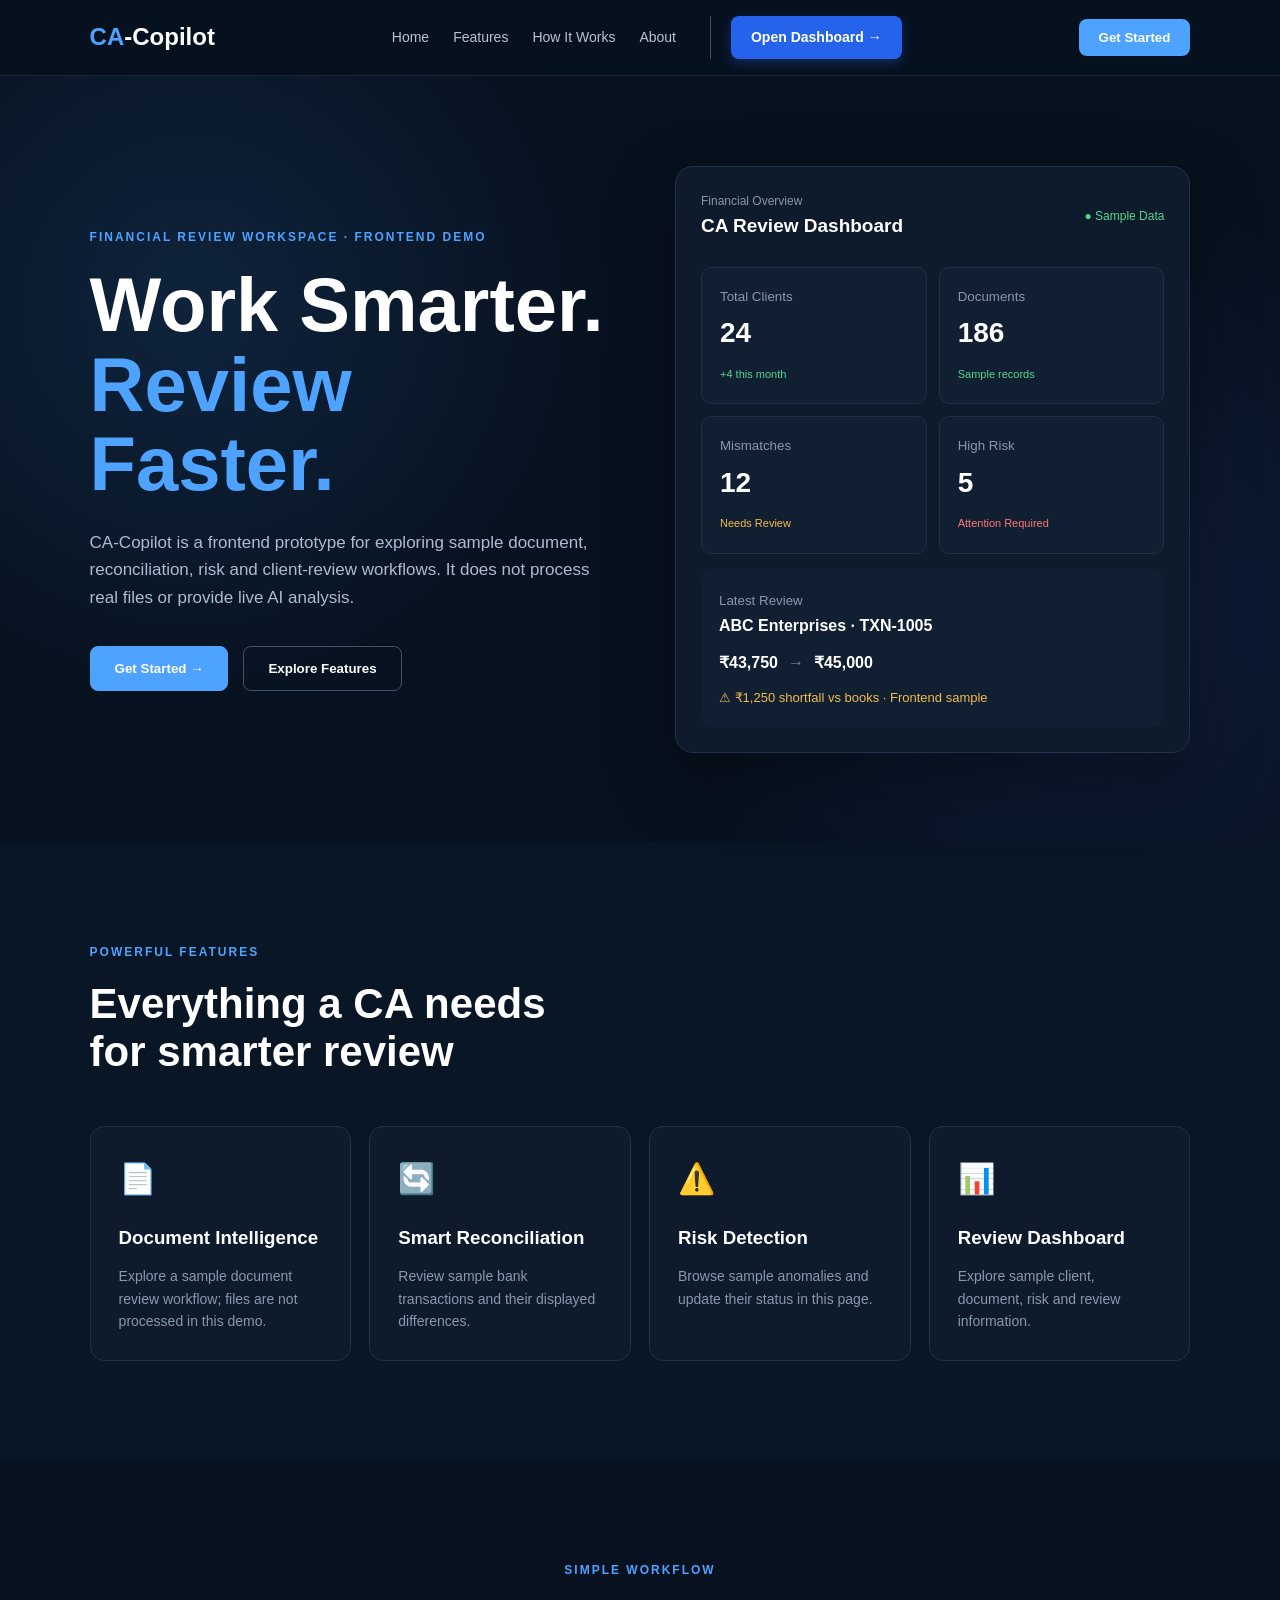
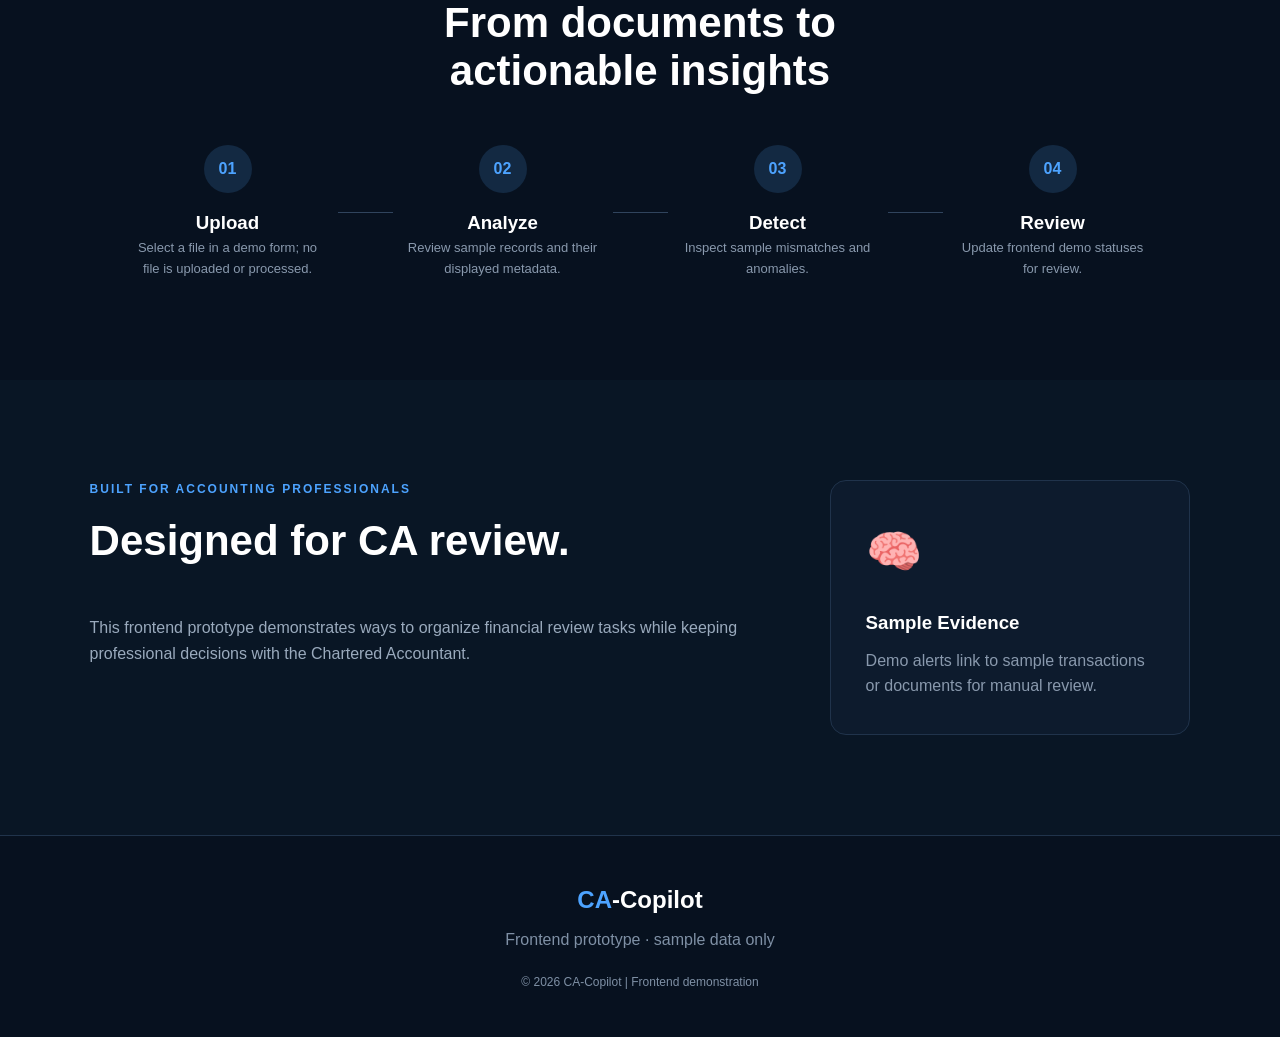
==== index.html @ 7cad7cf9 "Initial full-stack CA-Copilot project" ====
<!DOCTYPE html>
<html lang="en">
<head>
    <meta charset="UTF-8">
    <meta name="viewport" content="width=device-width, initial-scale=1.0">

    <title>CA-Copilot | Intelligent Financial Review</title>

    <link rel="stylesheet" href="css/style.css">

    <style>
        /* =========================
           Navigation Fix
        ========================= */

        .navbar {
            display: flex;
            align-items: center;
            justify-content: space-between;
            gap: 25px;
        }

        .navbar nav {
            display: flex;
            align-items: center;
            gap: 24px;
            flex: 1;
            justify-content: center;
        }

        .navbar nav a {
            text-decoration: none;
        }

        /* Separate Dashboard Button */
        .dashboard-nav {
            margin-left: 10px;
            padding-left: 20px;
            border-left: 1px solid rgba(255, 255, 255, 0.25);
        }

        .dashboard-nav a {
            display: inline-block;
            background: #2563eb;
            color: #ffffff !important;
            padding: 10px 20px;
            border-radius: 8px;
            font-weight: 600;
            box-shadow: 0 4px 12px rgba(37, 99, 235, 0.30);
            transition: all 0.3s ease;
        }

        .dashboard-nav a:hover {
            background: #1d4ed8;
            transform: translateY(-2px);
            box-shadow: 0 6px 16px rgba(37, 99, 235, 0.40);
        }

        /* Mobile Navigation */
        @media (max-width: 900px) {
            .navbar {
                flex-wrap: wrap;
                height: auto;
                min-height: 76px;
                padding-top: 12px;
                padding-bottom: 12px;
            }

            .navbar nav {
                order: 3;
                width: 100%;
                flex-wrap: wrap;
                gap: 15px;
            }

            .dashboard-nav {
                margin-left: 0;
                padding-left: 15px;
            }
        }

        @media (max-width: 600px) {
            .navbar nav {
                display: flex;
                justify-content: flex-start;
            }

            .dashboard-nav {
                border-left: none;
                padding-left: 0;
                width: 100%;
            }

            .dashboard-nav a {
                width: 100%;
                text-align: center;
                box-sizing: border-box;
            }
        }
    </style>
</head>

<body>

    <!-- =========================
         Navigation
    ========================== -->

    <header class="navbar">

        <div class="logo">
            <span>CA</span>-Copilot
        </div>

        <nav>
            <a href="#home">Home</a>
            <a href="#features">Features</a>
            <a href="#workflow">How It Works</a>
            <a href="#about">About</a>

            <!-- Separate Dashboard Button -->
            <span class="dashboard-nav">
                <a href="dashboard.html">Open Dashboard →</a>
            </span>
        </nav>

        <button class="login-btn">Get Started</button>

    </header>


    <!-- =========================
         Hero Section
    ========================== -->

    <section id="home" class="hero">

        <div class="hero-content">

            <p class="tagline">FINANCIAL REVIEW WORKSPACE · FRONTEND DEMO</p>

            <h1>
                Work Smarter.<br>
                <span>Review Faster.</span>
            </h1>

            <p class="hero-text">
                CA-Copilot is a frontend prototype for exploring sample
                document, reconciliation, risk and client-review workflows.
                It does not process real files or provide live AI analysis.
            </p>

            <div class="hero-buttons">
                <button class="primary-btn">Get Started →</button>
                <button class="secondary-btn">Explore Features</button>
            </div>

        </div>


        <!-- Dashboard Preview -->

        <div class="dashboard-preview">

            <div class="preview-header">

                <div>
                    <p>Financial Overview</p>
                    <h3>CA Review Dashboard</h3>
                </div>

                <span class="status">● Sample Data</span>

            </div>


            <div class="stats">

                <div class="stat-card">
                    <small>Total Clients</small>
                    <strong>24</strong>
                    <span>+4 this month</span>
                </div>

                <div class="stat-card">
                    <small>Documents</small>
                    <strong>186</strong>
                    <span>Sample records</span>
                </div>

                <div class="stat-card warning">
                    <small>Mismatches</small>
                    <strong>12</strong>
                    <span>Needs Review</span>
                </div>

                <div class="stat-card danger">
                    <small>High Risk</small>
                    <strong>5</strong>
                    <span>Attention Required</span>
                </div>

            </div>


            <div class="review-box">

                <div>
                    <small>Latest Review</small>
                    <h4>ABC Enterprises · TXN-1005</h4>
                </div>

                <div class="amount">
                    <span>₹43,750</span>
                    <b>→</b>
                    <span>₹45,000</span>
                </div>

                <div class="mismatch">
                    ⚠ ₹1,250 shortfall vs books · Frontend sample
                </div>

            </div>

        </div>

    </section>


    <!-- =========================
         Features
    ========================== -->

    <section id="features" class="features-section">

        <p class="section-label">POWERFUL FEATURES</p>

        <h2>
            Everything a CA needs<br>
            for smarter review
        </h2>


        <div class="feature-grid">

            <div class="feature-card" role="button" tabindex="0" aria-pressed="false">

                <div class="icon">📄</div>

                <h3>Document Intelligence</h3>

                <p>
                    Explore a sample document review workflow; files are not processed in this demo.
                </p>

            </div>


            <div class="feature-card" role="button" tabindex="0" aria-pressed="false">

                <div class="icon">🔄</div>

                <h3>Smart Reconciliation</h3>

                <p>
                    Review sample bank transactions and their displayed differences.
                </p>

            </div>


            <div class="feature-card" role="button" tabindex="0" aria-pressed="false">

                <div class="icon">⚠️</div>

                <h3>Risk Detection</h3>

                <p>
                    Browse sample anomalies and update their status in this page.
                </p>

            </div>


            <div class="feature-card" role="button" tabindex="0" aria-pressed="false">

                <div class="icon">📊</div>

                <h3>Review Dashboard</h3>

                <p>
                    Explore sample client, document, risk and review information.
                </p>

            </div>

        </div>

    </section>


    <!-- =========================
         Workflow
    ========================== -->

    <section id="workflow" class="workflow-section">

        <p class="section-label">SIMPLE WORKFLOW</p>

        <h2>
            From documents to<br>
            actionable insights
        </h2>


        <div class="workflow">

            <div class="step">

                <span>01</span>

                <h3>Upload</h3>

                <p>
                    Select a file in a demo form; no file is uploaded or processed.
                </p>

            </div>


            <div class="line"></div>


            <div class="step">

                <span>02</span>

                <h3>Analyze</h3>

                <p>
                    Review sample records and their displayed metadata.
                </p>

            </div>


            <div class="line"></div>


            <div class="step">

                <span>03</span>

                <h3>Detect</h3>

                <p>
                    Inspect sample mismatches and anomalies.
                </p>

            </div>


            <div class="line"></div>


            <div class="step">

                <span>04</span>

                <h3>Review</h3>

                <p>
                    Update frontend demo statuses for review.
                </p>

            </div>

        </div>

    </section>


    <!-- =========================
         About
    ========================== -->

    <section id="about" class="about-section">

        <div>

            <p class="section-label">
                BUILT FOR ACCOUNTING PROFESSIONALS
            </p>

            <h2>
                Designed for CA review.
            </h2>

            <p>
                This frontend prototype demonstrates ways to organize
                financial review tasks while keeping professional
                decisions with the Chartered Accountant.
            </p>

        </div>


        <div class="about-card">

            <div class="big-icon">🧠</div>

            <h3>Sample Evidence</h3>

            <p>
                Demo alerts link to sample transactions or documents for manual review.
            </p>

        </div>

    </section>


    <!-- =========================
         Footer
    ========================== -->

    <footer>

        <div class="logo">
            <span>CA</span>-Copilot
        </div>

        <p>
            Frontend prototype · sample data only
        </p>

        <p class="copyright">
            © 2026 CA-Copilot | Frontend demonstration
        </p>

    </footer>


    <script src="js/script.js"></script>

</body>
</html>
---- css/style.css ----
* {
    margin: 0;
    padding: 0;
    box-sizing: border-box;
}

html {
    scroll-behavior: smooth;
}

body {
    font-family: Arial, Helvetica, sans-serif;
    background: #07111f;
    color: #ffffff;
    line-height: 1.6;
}

button,
a,
input,
select,
[role="button"] {
    -webkit-tap-highlight-color: transparent;
}

button:focus-visible,
a:focus-visible,
input:focus-visible,
select:focus-visible,
[role="button"]:focus-visible {
    outline: 3px solid #4da3ff;
    outline-offset: 3px;
}


/* Navbar */

.navbar {
    height: 76px;
    display: flex;
    align-items: center;
    justify-content: space-between;
    padding: 0 7%;
    border-bottom: 1px solid rgba(255,255,255,0.08);
    background: rgba(7,17,31,0.95);
}

.logo {
    font-size: 24px;
    font-weight: 700;
}

.logo span {
    color: #4da3ff;
}

.navbar nav {
    display: flex;
    gap: 32px;
}

.navbar nav a {
    color: #b7c3d4;
    text-decoration: none;
    font-size: 14px;
    transition: 0.3s;
}

.navbar nav a:hover {
    color: #ffffff;
}

.login-btn {
    background: #4da3ff;
    color: white;
    border: none;
    padding: 11px 20px;
    border-radius: 8px;
    cursor: pointer;
    font-weight: 600;
}


/* Hero */

.hero {
    min-height: 680px;
    padding: 90px 7%;
    display: grid;
    grid-template-columns: 1fr 1fr;
    gap: 70px;
    align-items: center;
    background:
        radial-gradient(circle at 15% 30%, rgba(48,119,190,0.18), transparent 35%),
        radial-gradient(circle at 85% 70%, rgba(76,120,255,0.12), transparent 35%);
}

.tagline,
.section-label {
    color: #4da3ff;
    font-size: 12px;
    font-weight: 700;
    letter-spacing: 2px;
    margin-bottom: 18px;
}

.hero h1 {
    font-size: clamp(48px, 6vw, 76px);
    line-height: 1.05;
    margin-bottom: 25px;
}

.hero h1 span {
    color: #4da3ff;
}

.hero-text {
    color: #aebbd0;
    max-width: 600px;
    font-size: 17px;
}

.hero-buttons {
    display: flex;
    gap: 15px;
    margin-top: 35px;
}

.primary-btn,
.secondary-btn {
    padding: 14px 24px;
    border-radius: 8px;
    font-weight: 600;
    cursor: pointer;
}

.primary-btn {
    background: #4da3ff;
    border: 1px solid #4da3ff;
    color: white;
}

.secondary-btn {
    background: transparent;
    border: 1px solid #40536b;
    color: white;
}


/* Dashboard Preview */

.dashboard-preview {
    background: #0d1b2d;
    border: 1px solid #20334b;
    border-radius: 18px;
    padding: 25px;
    box-shadow: 0 25px 70px rgba(0,0,0,0.35);
}

.preview-header {
    display: flex;
    justify-content: space-between;
    align-items: center;
    margin-bottom: 25px;
}

.preview-header p {
    color: #8798ad;
    font-size: 12px;
}

.preview-header h3 {
    font-size: 19px;
}

.status {
    color: #55d68a;
    font-size: 12px;
}

.stats {
    display: grid;
    grid-template-columns: 1fr 1fr;
    gap: 12px;
}

.stat-card {
    background: #111f32;
    padding: 18px;
    border-radius: 10px;
    border: 1px solid #1e3046;
}

.stat-card small {
    display: block;
    color: #8798ad;
}

.stat-card strong {
    display: block;
    font-size: 28px;
    margin: 4px 0;
}

.stat-card span {
    color: #55d68a;
    font-size: 11px;
}

.stat-card.warning span {
    color: #f3bb4b;
}

.stat-card.danger span {
    color: #ff7777;
}

.review-box {
    margin-top: 15px;
    padding: 18px;
    background: #111f32;
    border-radius: 10px;
}

.review-box small {
    color: #8798ad;
}

.review-box h4 {
    margin-bottom: 12px;
}

.amount {
    display: flex;
    gap: 10px;
    align-items: center;
    font-weight: 700;
}

.amount b {
    color: #71859d;
}

.mismatch {
    margin-top: 12px;
    color: #f3bb4b;
    font-size: 13px;
}


/* Features */

.features-section,
.workflow-section,
.about-section {
    padding: 100px 7%;
}

.features-section {
    background: #091625;
}

h2 {
    font-size: 42px;
    line-height: 1.15;
    margin-bottom: 50px;
}

.feature-grid {
    display: grid;
    grid-template-columns: repeat(4, 1fr);
    gap: 18px;
}

.feature-card {
    background: #0d1b2d;
    border: 1px solid #20334b;
    padding: 28px;
    border-radius: 14px;
    transition: 0.3s;
    cursor: pointer;
}

.feature-card:hover {
    transform: translateY(-6px);
    border-color: #4da3ff;
}

.icon {
    font-size: 30px;
    margin-bottom: 20px;
}

.feature-card h3 {
    margin-bottom: 12px;
}

.feature-card p {
    color: #8999ad;
    font-size: 14px;
}


/* Workflow */

.workflow-section {
    text-align: center;
}

.workflow {
    display: flex;
    align-items: center;
    justify-content: center;
    gap: 15px;
}

.step {
    width: 190px;
}

.step span {
    display: inline-flex;
    width: 48px;
    height: 48px;
    align-items: center;
    justify-content: center;
    border-radius: 50%;
    background: #132942;
    color: #4da3ff;
    font-weight: 700;
    margin-bottom: 15px;
}

.step p {
    color: #8999ad;
    font-size: 13px;
}

.line {
    width: 55px;
    height: 1px;
    background: #30445d;
}


/* About */

.about-section {
    display: grid;
    grid-template-columns: 1.3fr 0.7fr;
    gap: 70px;
    background: #091625;
}

.about-section > div:first-child p:last-child {
    color: #9aaabd;
    max-width: 650px;
}

.about-card {
    padding: 35px;
    background: #0d1b2d;
    border: 1px solid #20334b;
    border-radius: 16px;
}

.big-icon {
    font-size: 45px;
    margin-bottom: 20px;
}

.about-card p {
    color: #8999ad;
    margin-top: 10px;
}


/* Footer */

footer {
    padding: 45px 7%;
    border-top: 1px solid #20334b;
    text-align: center;
}

footer p {
    color: #7f90a5;
    margin-top: 8px;
}

footer .copyright {
    font-size: 12px;
    margin-top: 20px;
}


/* Responsive */

@media (max-width: 950px) {

    .hero,
    .about-section {
        grid-template-columns: 1fr;
    }

    .feature-grid {
        grid-template-columns: 1fr 1fr;
    }

    .workflow {
        flex-wrap: wrap;
    }

    .line {
        display: none;
    }
}


@media (max-width: 600px) {

    .navbar nav {
        display: none;
    }

    .hero {
        padding: 60px 5%;
    }

    .hero h1 {
        font-size: 48px;
    }

    .feature-grid {
        grid-template-columns: 1fr;
    }

    .features-section,
    .workflow-section,
    .about-section {
        padding: 70px 5%;
    }
}
.feature-card.selected {
    transform: translateY(-8px);
    border-color: #4da3ff;
    box-shadow: 0 0 25px rgba(77, 163, 255, 0.25);
}
/* =========================================
   CA-COPILOT DASHBOARD
   ========================================= */

.dashboard-page {
    background: #07111f;
    min-height: 100vh;
}


/* Sidebar */

.sidebar {
    position: fixed;
    left: 0;
    top: 0;
    width: 245px;
    height: 100vh;
    padding: 28px 18px;
    background: #091625;
    border-right: 1px solid #20334b;
    display: flex;
    flex-direction: column;
}

.sidebar .logo {
    padding: 0 15px 30px;
    border-bottom: 1px solid #20334b;
}

.sidebar .logo h2 {
    margin: 0;
    font-size: 24px;
    line-height: 1.2;
}

.sidebar .logo h2 + span {
    display: block;
    margin-top: 5px;
    color: #8fa0b5;
    font-size: 12px;
    font-weight: 400;
}

.sidebar-menu {
    display: flex;
    flex-direction: column;
    gap: 7px;
    margin-top: 25px;
}

.sidebar nav {
    display: flex;
    flex-direction: column;
    gap: 7px;
    margin-top: 25px;
}

.sidebar-menu a,
.sidebar nav a,
.sidebar-bottom a {
    display: flex;
    align-items: center;
    gap: 13px;
    padding: 13px 15px;
    border-radius: 8px;
    color: #8fa0b5;
    text-decoration: none;
    font-size: 14px;
    transition: 0.25s;
}

.sidebar-menu a:hover,
.sidebar nav a:hover,
.sidebar-bottom a:hover {
    background: #112238;
    color: white;
}

.sidebar-menu a.active,
.sidebar nav a.active {
    background: #12345a;
    color: #ffffff;
    border-left: 3px solid #4da3ff;
}

.sidebar-bottom {
    margin-top: auto;
    border-top: 1px solid #20334b;
    padding-top: 18px;
}


/* Main */

.dashboard-main {
    margin-left: 245px;
    padding: 40px 45px;
    min-height: 100vh;
}

.main-content {
    margin-left: 245px;
    min-height: 100vh;
}


/* Topbar */

.dashboard-topbar {
    display: flex;
    justify-content: space-between;
    align-items: center;
    margin-bottom: 35px;
}

.dashboard-topbar h1 {
    font-size: 32px;
    margin-bottom: 5px;
}

.dashboard-subtitle {
    color: #8191a5;
    font-size: 14px;
}

.dashboard-btn {
    background: #4da3ff;
    color: white;
    border: none;
    padding: 13px 20px;
    border-radius: 8px;
    font-weight: 600;
    cursor: pointer;
    transition: 0.25s;
}

.dashboard-btn:hover {
    transform: translateY(-2px);
}


/* Stats */

.dashboard-stats {
    display: grid;
    grid-template-columns: repeat(4, 1fr);
    gap: 18px;
    margin-bottom: 25px;
}

.dashboard-stat {
    background: #0d1b2d;
    border: 1px solid #20334b;
    border-radius: 13px;
    padding: 22px;
}

.dashboard-stat p {
    color: #8798ad;
    font-size: 13px;
    margin-top: 12px;
}

.dashboard-stat h2 {
    font-size: 32px;
    margin: 3px 0;
}

.dashboard-stat span {
    color: #55d68a;
    font-size: 12px;
}

.warning-stat span {
    color: #f3bb4b;
}

.danger-stat span {
    color: #ff7777;
}

.stat-icon {
    font-size: 24px;
}


/* Dashboard Panels */

.dashboard-grid {
    display: grid;
    grid-template-columns: 1.7fr 1fr;
    gap: 20px;
}

.dashboard-panel {
    background: #0d1b2d;
    border: 1px solid #20334b;
    border-radius: 13px;
    padding: 25px;
}

.panel-heading {
    display: flex;
    justify-content: space-between;
    align-items: center;
    margin-bottom: 22px;
}

.panel-heading h2 {
    font-size: 22px;
    margin: 0;
}

.view-btn {
    background: transparent;
    border: 1px solid #30445d;
    color: #9fb0c4;
    padding: 8px 13px;
    border-radius: 6px;
    cursor: pointer;
}


/* Reviews */

.review-row {
    display: flex;
    align-items: center;
    justify-content: space-between;
    gap: 15px;
    padding: 17px 0;
    border-top: 1px solid #1c2d42;
}

.review-info {
    display: flex;
    align-items: center;
    gap: 12px;
    min-width: 190px;
}

.document-icon {
    width: 38px;
    height: 38px;
    display: flex;
    align-items: center;
    justify-content: center;
    background: #132942;
    border-radius: 8px;
}

.review-info h3 {
    font-size: 14px;
}

.review-info p {
    color: #71859d;
    font-size: 11px;
}

.review-amount {
    display: flex;
    flex-direction: column;
    align-items: flex-end;
}

.review-amount strong {
    font-size: 13px;
}

.review-amount span {
    font-size: 11px;
}

.warning-text {
    color: #f3bb4b;
}

.danger-text {
    color: #ff7777;
}

.success-text {
    color: #55d68a;
}

.review-status {
    padding: 5px 9px;
    border-radius: 5px;
    font-size: 10px;
    white-space: nowrap;
}

.review-status.warning {
    background: rgba(243,187,75,0.12);
    color: #f3bb4b;
}

.review-status.danger {
    background: rgba(255,119,119,0.12);
    color: #ff7777;
}

.review-status.success {
    background: rgba(85,214,138,0.12);
    color: #55d68a;
}


/* Risk */

.risk-item {
    margin-bottom: 25px;
}

.risk-title {
    display: flex;
    justify-content: space-between;
    margin-bottom: 8px;
    font-size: 13px;
}

.risk-title span {
    color: #9aaabd;
}

.progress {
    width: 100%;
    height: 7px;
    background: #17283d;
    border-radius: 10px;
    overflow: hidden;
}

.progress-high {
    width: 65%;
    height: 100%;
    background: #ff7777;
}

.progress-medium {
    width: 48%;
    height: 100%;
    background: #f3bb4b;
}

.progress-low {
    width: 78%;
    height: 100%;
    background: #55d68a;
}

.risk-summary {
    margin-top: 30px;
    padding-top: 20px;
    border-top: 1px solid #20334b;
    display: flex;
    justify-content: space-between;
    color: #9aaabd;
}

.risk-summary strong {
    color: #f3bb4b;
}


/* Quick Actions */

.quick-actions {
    margin-top: 30px;
}

.quick-grid {
    display: grid;
    grid-template-columns: repeat(3, 1fr);
    gap: 18px;
}

.quick-card {
    display: flex;
    align-items: center;
    gap: 15px;
    padding: 20px;
    background: #0d1b2d;
    border: 1px solid #20334b;
    border-radius: 12px;
    cursor: pointer;
    transition: 0.25s;
    color: inherit;
    text-decoration: none;
}

.quick-card:hover {
    transform: translateY(-4px);
    border-color: #4da3ff;
}

.quick-card > span {
    font-size: 28px;
}

.quick-card h3 {
    font-size: 14px;
}

.quick-card p {
    color: #71859d;
    font-size: 11px;
}


/* Dashboard Footer */

.dashboard-footer {
    margin-top: 45px;
    padding: 25px 0 10px;
    border-top: 1px solid #20334b;
    text-align: center;
}

.dashboard-footer p {
    color: #66788d;
    font-size: 11px;
}


/* Dashboard Responsive */

@media (max-width: 1100px) {

    .dashboard-stats {
        grid-template-columns: 1fr 1fr;
    }

    .dashboard-grid {
        grid-template-columns: 1fr;
    }
}

@media (max-width: 800px) {

    .sidebar {
        position: relative;
        width: 100%;
        height: auto;
        padding: 18px 16px;
    }

    .sidebar-menu,
    .sidebar nav {
        display: flex;
        flex-direction: row;
        flex-wrap: wrap;
        gap: 6px;
        margin-top: 14px;
    }

    .sidebar-bottom {
        display: flex;
        flex-wrap: wrap;
        gap: 6px;
        margin-top: 12px;
        padding-top: 12px;
    }

    .sidebar-menu a,
    .sidebar nav a,
    .sidebar-bottom a {
        width: auto;
        flex: 0 0 auto;
        padding: 10px 12px;
    }

    .sidebar .logo {
        padding-bottom: 14px;
    }

    .dashboard-main {
        margin-left: 0;
        padding: 30px 20px;
    }

    .main-content {
        margin-left: 0;
        padding: 24px 16px;
    }

    .quick-grid {
        grid-template-columns: 1fr;
    }

    .dashboard-topbar {
        flex-direction: column;
        align-items: flex-start;
        gap: 20px;
    }
}

@media (max-width: 600px) {
    .dashboard-main {
        padding: 22px 14px;
    }

    .dashboard-stats {
        grid-template-columns: repeat(2, minmax(0, 1fr));
        gap: 10px;
    }

    .dashboard-stat,
    .dashboard-panel {
        min-width: 0;
        padding: 16px;
    }

    .dashboard-topbar h1 {
        font-size: 26px;
    }

    .review-row {
        flex-wrap: wrap;
        align-items: flex-start;
    }

    .dashboard-grid {
        grid-template-columns: minmax(0, 1fr);
    }

    .review-info {
        min-width: 0;
        flex: 1 1 100%;
    }

    .review-amount {
        align-items: flex-start;
        min-width: 0;
    }

    .client-table,
    .document-table,
    .reconciliation-table {
        overflow-x: auto;
    }
}
/* =========================================
   CLIENTS PAGE
   ========================================= */

.clients-panel {
    margin-top: 25px;
    overflow-x: auto;
}

.client-table {
    min-width: 900px;
}

.client-row {
    display: grid;
    grid-template-columns: 2fr 1.3fr 0.8fr 0.8fr 1.2fr 0.7fr;
    align-items: center;
    gap: 15px;
    padding: 17px 10px;
    border-top: 1px solid #1c2d42;
    color: #9aaabd;
    font-size: 13px;
}

.client-header {
    border-top: none;
    color: #66788d;
    font-size: 11px;
    text-transform: uppercase;
    letter-spacing: 0.5px;
}

.client-name {
    display: flex;
    align-items: center;
    gap: 12px;
}

.client-avatar {
    width: 38px;
    height: 38px;
    display: flex;
    align-items: center;
    justify-content: center;
    background: #132942;
    color: #4da3ff;
    border-radius: 9px;
    font-size: 12px;
    font-weight: 700;
}

.client-name h3 {
    color: #ffffff;
    font-size: 13px;
    margin: 0;
}

.client-name p {
    color: #66788d;
    font-size: 10px;
    margin-top: 3px;
}

.client-risk {
    display: inline-block;
    width: fit-content;
    padding: 5px 10px;
    border-radius: 5px;
    font-size: 10px;
    font-weight: 600;
}

.client-risk.high {
    background: rgba(255, 119, 119, 0.12);
    color: #ff7777;
}

.client-risk.medium {
    background: rgba(243, 187, 75, 0.12);
    color: #f3bb4b;
}

.client-risk.low {
    background: rgba(85, 214, 138, 0.12);
    color: #55d68a;
}

.client-action {
    background: transparent;
    border: 1px solid #30445d;
    color: #4da3ff;
    padding: 7px 12px;
    border-radius: 6px;
    cursor: pointer;
    font-size: 11px;
    transition: 0.25s;
}

.client-action:hover {
    background: #12345a;
    border-color: #4da3ff;
}
/* =========================================
   ADD CLIENT FORM
   ========================================= */

.modal-form-group {
    margin-bottom: 16px;
}

.modal-form-group label {
    display: block;
    color: #9aaabd;
    font-size: 11px;
    margin-bottom: 7px;
}

.modal-form-group input,
.modal-form-group select {
    width: 100%;
    box-sizing: border-box;
    padding: 11px 12px;
    background: #091522;
    border: 1px solid #263d57;
    border-radius: 7px;
    color: #ffffff;
    font-size: 12px;
    outline: none;
}

.modal-form-group input:focus,
.modal-form-group select:focus {
    border-color: #4da3ff;
}

.modal-form-group input::placeholder {
    color: #53677d;
}

.modal-form-group select {
    cursor: pointer;
}

.add-client-submit {
    width: 100%;
    margin-top: 8px;
}
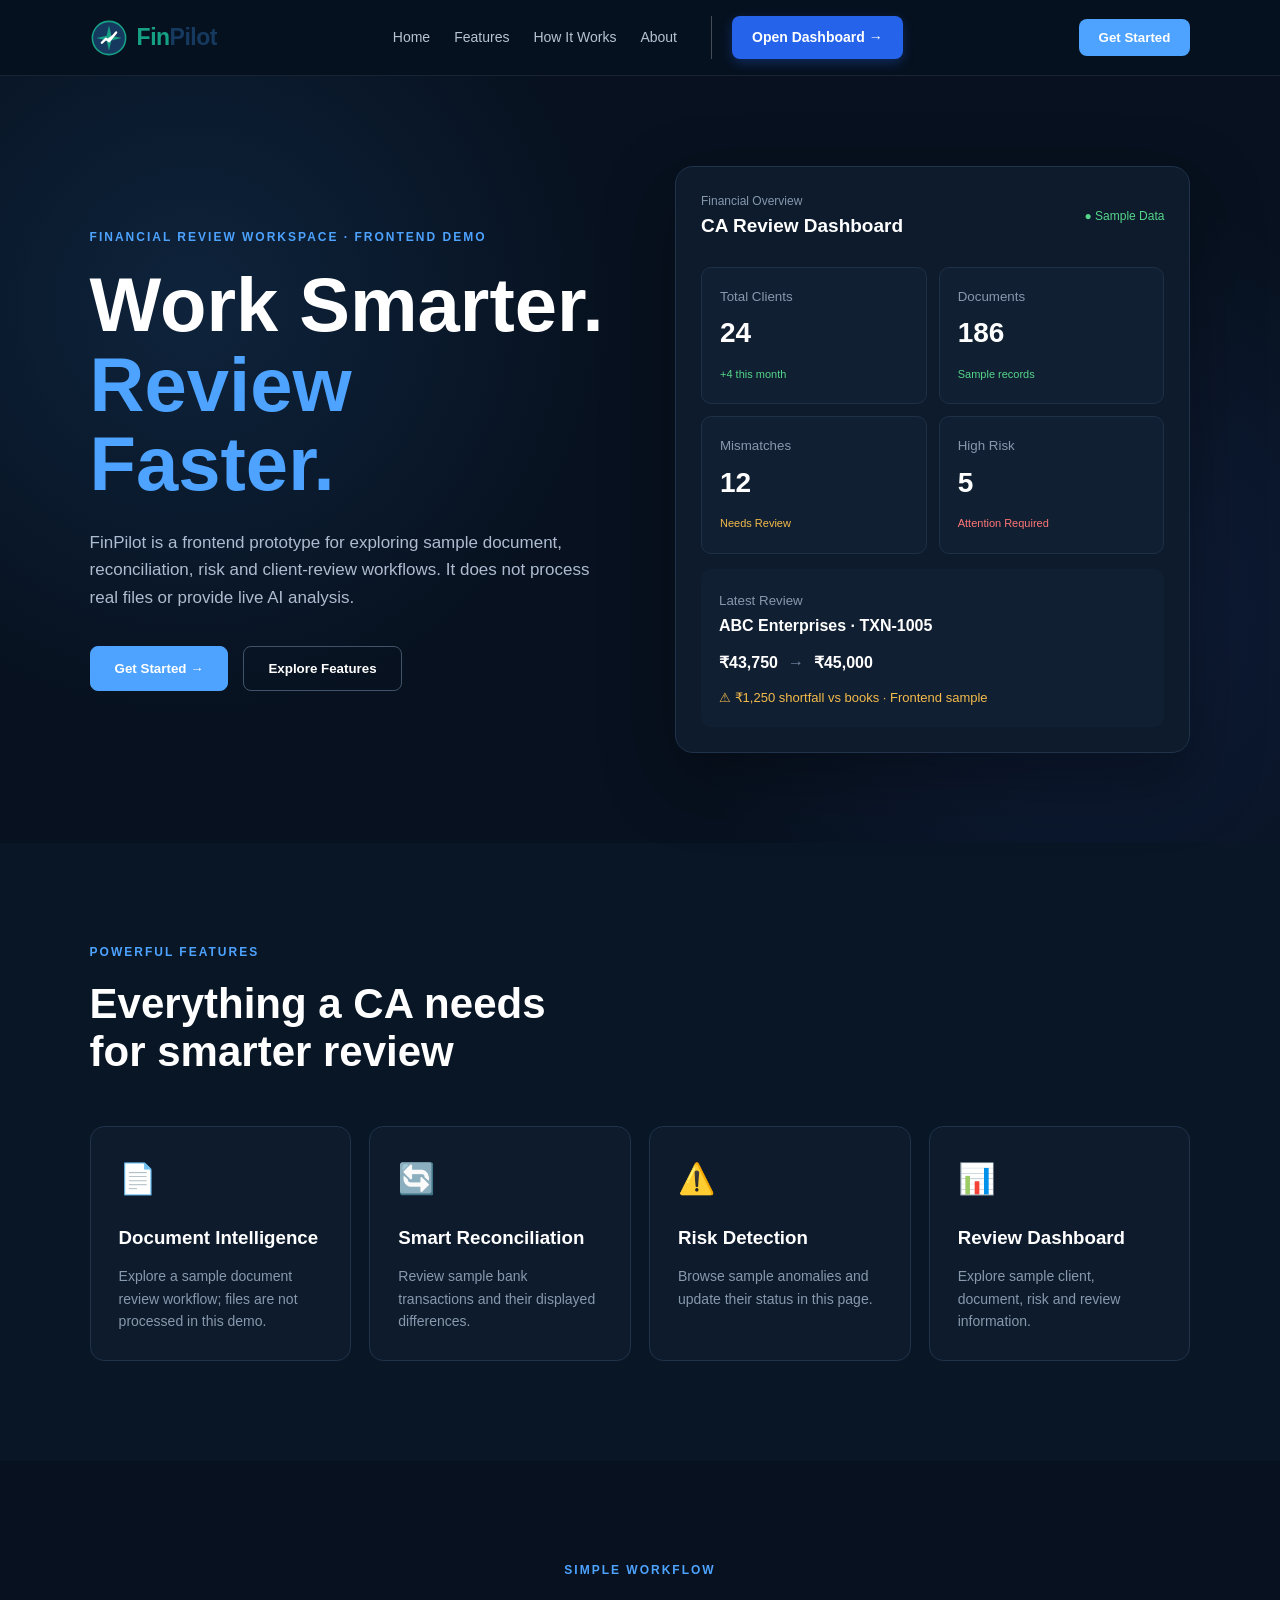
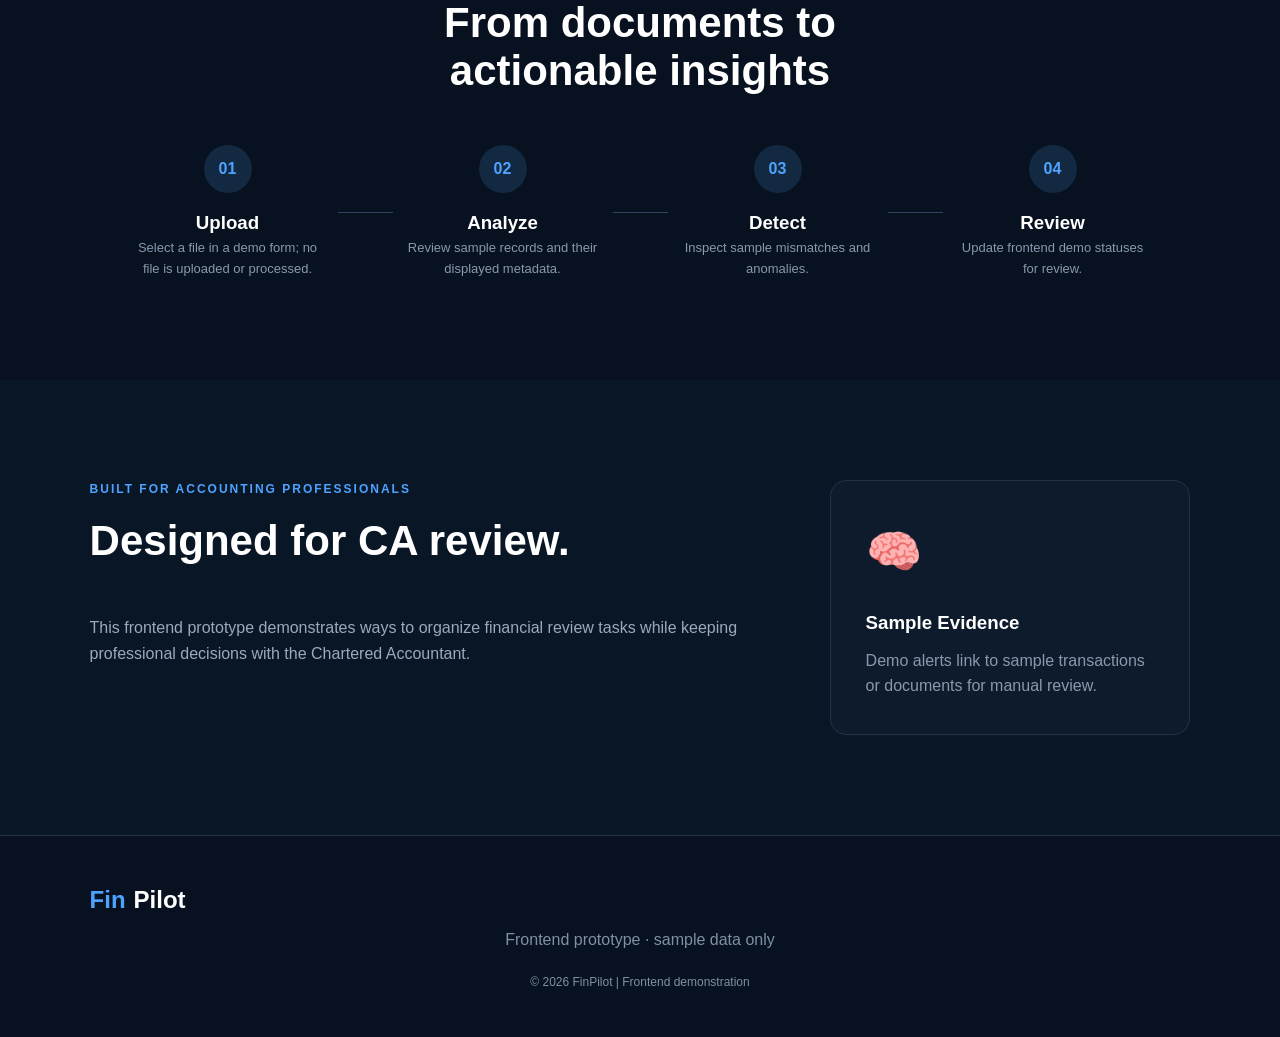
==== commit 319d9202: "Rebrand CA Copilot to FinPilot and update logo" ====
--- a/index.html
+++ b/index.html
@@ -4,7 +4,7 @@
     <meta charset="UTF-8">
     <meta name="viewport" content="width=device-width, initial-scale=1.0">
 
-    <title>CA-Copilot | Intelligent Financial Review</title>
+    <title>FinPilot | Intelligent Financial Review</title>
 
     <link rel="stylesheet" href="css/style.css">
 
@@ -109,9 +109,16 @@
     <header class="navbar">
 
         <div class="logo">
-            <span>CA</span>-Copilot
-        </div>
-
+    <svg class="finpilot-logo-icon" viewBox="0 0 48 48" aria-label="FinPilot logo">
+        <circle cx="24" cy="24" r="21"></circle>
+        <path d="M24 8 L27 21 L40 24 L27 27 L24 40 L21 27 L8 24 L21 21 Z"></path>
+        <path d="M15 30 L20 25 L24 28 L33 17"></path>
+    </svg>
+
+    <span class="finpilot-wordmark">
+        <span class="fin">Fin</span><span class="pilot">Pilot</span>
+    </span>
+         </div>
         <nav>
             <a href="#home">Home</a>
             <a href="#features">Features</a>
@@ -145,7 +152,7 @@
             </h1>
 
             <p class="hero-text">
-                CA-Copilot is a frontend prototype for exploring sample
+                FinPilot is a frontend prototype for exploring sample
                 document, reconciliation, risk and client-review workflows.
                 It does not process real files or provide live AI analysis.
             </p>
@@ -427,7 +434,7 @@
     <footer>
 
         <div class="logo">
-            <span>CA</span>-Copilot
+            <span>Fin</span>Pilot
         </div>
 
         <p>
@@ -435,7 +442,7 @@
         </p>
 
         <p class="copyright">
-            © 2026 CA-Copilot | Frontend demonstration
+            © 2026 FinPilot | Frontend demonstration
         </p>
 
     </footer>
@@ -444,4 +451,4 @@
     <script src="js/script.js"></script>
 
 </body>
-</html>+</html>
--- a/css/style.css
+++ b/css/style.css
@@ -447,7 +447,7 @@
     box-shadow: 0 0 25px rgba(77, 163, 255, 0.25);
 }
 /* =========================================
-   CA-COPILOT DASHBOARD
+   FINPILOT DASHBOARD
    ========================================= */
 
 .dashboard-page {
@@ -1136,4 +1136,201 @@
 .add-client-submit {
     width: 100%;
     margin-top: 8px;
-}+}
+/* FinPilot Logo */
+.logo {
+    display: flex;
+    align-items: center;
+    gap: 10px;
+}
+/* FinPilot Logo */
+.logo {
+    display: flex;
+    align-items: center;
+    gap: 8px;
+    white-space: nowrap;
+}
+
+.logo-icon {
+    width: 34px;
+    height: 34px;
+    border-radius: 9px;
+    background: #0f2747;
+    display: flex;
+    align-items: center;
+    justify-content: center;
+    flex-shrink: 0;
+    font-size: 20px;
+    font-weight: bold;
+    color: #20c997;
+}
+
+.logo-text {
+    display: inline-flex;
+    align-items: center;
+    gap: 0;
+    margin: 0;
+    padding: 0;
+    font-size: 22px;
+    font-weight: 700;
+}
+
+.logo-text span {
+    color: #20c997;
+}
+.logo-icon {
+    width: 36px;
+    height: 36px;
+    border-radius: 10px;
+    background: #0f2747;
+    display: flex;
+    align-items: center;
+    justify-content: center;
+    font-size: 22px;
+    font-weight: 700;
+    color: #20c997;
+    box-shadow: 0 4px 12px rgba(15, 39, 71, 0.25);
+}
+
+.logo-text {
+    font-size: 22px;
+    font-weight: 700;
+    color: #0f2747;
+}
+
+.logo-text span {
+    color: #20c997;
+}
+/* =========================
+   FinPilot Brand Logo
+========================= */
+
+.navbar .logo {
+    display: flex;
+    align-items: center;
+    gap: 9px;
+    width: auto;
+    margin: 0;
+    padding: 0;
+    white-space: nowrap;
+}
+
+.navbar .finpilot-logo-icon {
+    width: 38px;
+    height: 38px;
+    flex: 0 0 38px;
+    display: block;
+    overflow: visible;
+}
+
+.navbar .finpilot-logo-icon circle {
+    fill: #0f2747;
+    stroke: #20c997;
+    stroke-width: 2;
+}
+
+.navbar .finpilot-logo-icon path:nth-of-type(1) {
+    fill: #20c997;
+}
+
+.navbar .finpilot-logo-icon path:nth-of-type(2) {
+    fill: none;
+    stroke: white;
+    stroke-width: 3;
+    stroke-linecap: round;
+    stroke-linejoin: round;
+}
+
+.navbar .finpilot-wordmark {
+    display: inline-flex;
+    align-items: center;
+    margin: 0;
+    padding: 0;
+    font-size: 23px;
+    line-height: 1;
+    font-weight: 700;
+    letter-spacing: -0.5px;
+}
+
+.navbar .finpilot-wordmark .fin {
+    color: #20c997;
+    margin: 0;
+    padding: 0;
+}
+
+.navbar .finpilot-wordmark .pilot {
+    color: #0f2747;
+    margin: 0;
+    padding: 0;
+}
+/* =========================
+   FinPilot Final Logo Colors
+========================= */
+
+.navbar .finpilot-wordmark .fin {
+    color: #16A085 !important;
+}
+
+.navbar .finpilot-wordmark .pilot {
+    color: #163A5F !important;
+}
+
+.navbar .finpilot-logo-icon circle {
+    fill: #163A5F;
+    stroke: #16A085;
+    stroke-width: 2;
+}
+
+.navbar .finpilot-logo-icon path:nth-of-type(1) {
+    fill: #16A085;
+}
+
+.navbar .finpilot-logo-icon path:nth-of-type(2) {
+    fill: #FFFFFF;
+}
+
+.sidebar .logo {
+    display: flex;
+    align-items: center;
+    gap: 9px;
+    width: auto;
+    margin: 0;
+    padding: 0;
+    white-space: nowrap;
+}
+
+.sidebar .finpilot-logo-icon {
+    width: 38px;
+    height: 38px;
+    flex: 0 0 38px;
+}
+
+.sidebar .finpilot-logo-icon circle {
+    fill: #163A5F;
+    stroke: #16A085;
+    stroke-width: 2;
+}
+
+.sidebar .finpilot-logo-icon path:nth-of-type(1) {
+    fill: #16A085;
+}
+
+.sidebar .finpilot-logo-icon path:nth-of-type(2) {
+    fill: #FFFFFF;
+}
+
+.sidebar .finpilot-wordmark {
+    display: inline-flex;
+    align-items: center;
+    font-size: 23px;
+    line-height: 1;
+    font-weight: 700;
+}
+
+.sidebar .finpilot-wordmark .fin {
+    color: #16A085 !important;
+}
+
+.sidebar .finpilot-wordmark .pilot {
+    color: #163A5F !important;
+}
